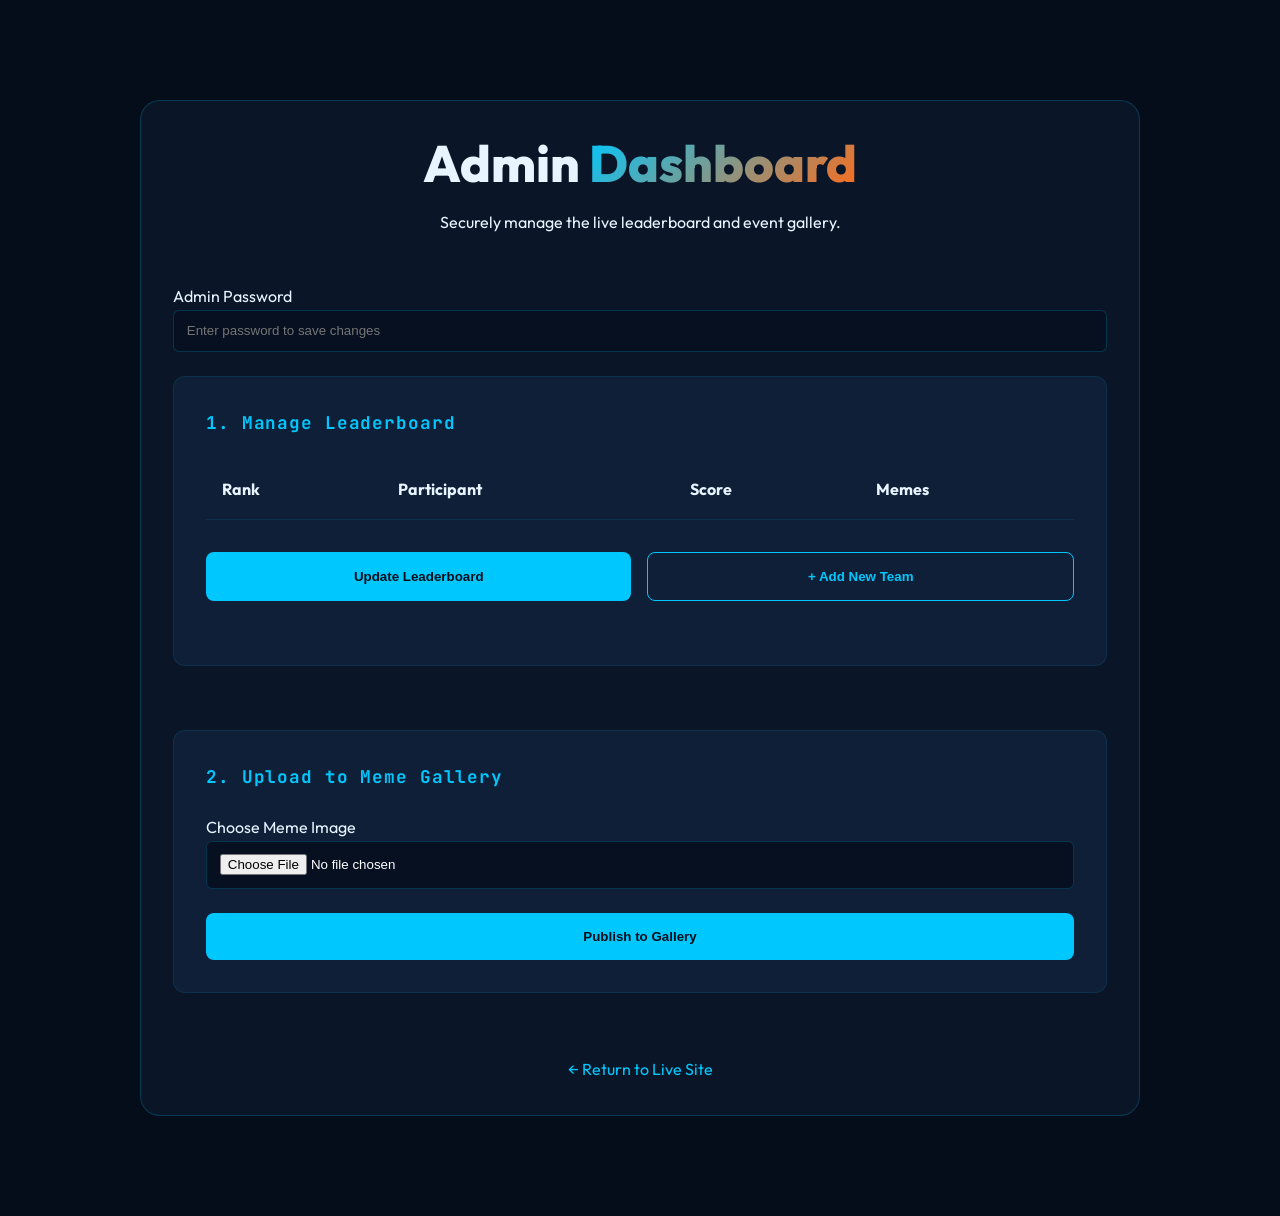
==== admin.html @ b95897bb "Update website with Guidelines, Live Leaderboard, and Meme Gallery" ====
<!DOCTYPE html>
<html lang="en">

<head>
    <meta charset="UTF-8">
    <meta name="viewport" content="width=device-width, initial-scale=1.0">
    <title>CTRL + LOL | Admin Dashboard</title>
    <link
        href="https://fonts.googleapis.com/css2?family=Outfit:wght@400;600;700&family=JetBrains+Mono:wght@400;600&display=swap"
        rel="stylesheet">
    <link rel="stylesheet" href="styles.css">
    <style>
        .admin-container {
            max-width: 1000px;
            margin: 100px auto;
            padding: 2rem;
            background: var(--bg-mid);
            border-radius: 20px;
            border: 1px solid rgba(0, 200, 255, 0.2);
        }

        .admin-header {
            text-align: center;
            margin-bottom: 3rem;
        }

        .admin-section {
            margin-bottom: 4rem;
            padding: 2rem;
            background: var(--bg-card);
            border-radius: 12px;
            border: 1px solid rgba(0, 200, 255, 0.1);
        }

        .form-group {
            margin-bottom: 1.5rem;
        }

        .admin-table {
            width: 100%;
            border-collapse: collapse;
            margin-bottom: 2rem;
        }

        .admin-table th,
        .admin-table td {
            padding: 1rem;
            text-align: left;
            border-bottom: 1px solid rgba(0, 200, 255, 0.1);
        }

        .admin-input {
            width: 100%;
            padding: 0.8rem;
            background: var(--code-bg);
            border: 1px solid rgba(0, 200, 255, 0.2);
            color: white;
            border-radius: 6px;
        }

        .admin-btn {
            background: var(--primary);
            color: var(--bg-dark);
            padding: 1rem 2rem;
            border: none;
            border-radius: 8px;
            font-weight: 700;
            cursor: pointer;
            width: 100%;
            transition: all 0.3s;
        }

        .admin-btn:hover {
            transform: translateY(-2px);
            box-shadow: var(--glow-cyan);
        }

        .status-msg {
            margin-top: 1rem;
            padding: 1rem;
            border-radius: 6px;
            display: none;
        }

        .status-success {
            background: rgba(0, 255, 0, 0.1);
            color: #00FF00;
            border: 1px solid #00FF00;
        }

        .status-error {
            background: rgba(255, 0, 0, 0.1);
            color: #FF0000;
            border: 1px solid #FF0000;
        }
    </style>
</head>

<body>
    <div class="admin-container">
        <div class="admin-header">
            <h1 class="section-title">Admin <span class="accent">Dashboard</span></h1>
            <p>Securely manage the live leaderboard and event gallery.</p>
        </div>

        <div class="form-group">
            <label>Admin Password</label>
            <input type="password" id="admin-pass" class="admin-input" placeholder="Enter password to save changes">
        </div>

        <!-- Leaderboard Management -->
        <div class="admin-section">
            <h2 class="form-section-title">1. Manage Leaderboard</h2>
            <table class="admin-table" id="leaderboard-table">
                <thead>
                    <tr>
                        <th>Rank</th>
                        <th>Participant</th>
                        <th>Score</th>
                        <th>Memes</th>
                    </tr>
                </thead>
                <tbody id="leaderboard-body">
                    <!-- Loaded dynamically -->
                </tbody>
            </table>
            <div style="display: flex; gap: 1rem; margin-bottom: 2rem;">
                <button class="admin-btn" onclick="saveLeaderboard()">Update Leaderboard</button>
                <button class="admin-btn"
                    style="background: var(--bg-card); border: 1px solid var(--primary); color: var(--primary);"
                    onclick="addTeamRow()">+ Add New Team</button>
            </div>
            <div id="leaderboard-status" class="status-msg"></div>
        </div>

        <!-- Gallery Upload -->
        <div class="admin-section">
            <h2 class="form-section-title">2. Upload to Meme Gallery</h2>
            <form id="gallery-form" onsubmit="uploadToGallery(event)">
                <div class="form-group">
                    <label>Choose Meme Image</label>
                    <input type="file" name="meme_file" accept="image/*" class="admin-input" required>
                </div>
                <button type="submit" class="admin-btn">Publish to Gallery</button>
            </form>
            <div id="gallery-status" class="status-msg"></div>
        </div>

        <div style="text-align: center;">
            <a href="/" style="color: var(--primary); text-decoration: none;">&larr; Return to Live Site</a>
        </div>
    </div>

    <script>
        function addTeamRow(item = { rank: '', team: '', score: '', memes: '' }) {
            const body = document.getElementById('leaderboard-body');
            const row = document.createElement('tr');
            row.innerHTML = `
                <td><input type="number" class="admin-input rank-input" value="${item.rank}" placeholder="Rank"></td>
                <td><input type="text" class="admin-input team-input" value="${item.team}" placeholder="Participant Name"></td>
                <td><input type="number" class="admin-input score-input" value="${item.score}" placeholder="Score"></td>
                <td><input type="number" class="admin-input memes-input" value="${item.memes}" placeholder="Memes"></td>
            `;
            body.appendChild(row);
        }

        // Load current leaderboard
        async function loadLeaderboard() {
            const res = await fetch('/api/leaderboard');
            const data = await res.json();
            const body = document.getElementById('leaderboard-body');
            body.innerHTML = '';

            if (data.length > 0) {
                data.forEach(item => addTeamRow(item));
            } else {
                // Add one empty row for convenience if empty
                addTeamRow();
            }
        }

        async function saveLeaderboard() {
            const password = document.getElementById('admin-pass').value;
            const rows = document.querySelectorAll('#leaderboard-body tr');
            const data = Array.from(rows).map(row => ({
                rank: parseInt(row.querySelector('.rank-input').value),
                team: row.querySelector('.team-input').value,
                score: parseInt(row.querySelector('.score-input').value),
                memes: parseInt(row.querySelector('.memes-input').value)
            }));

            const formData = new FormData();
            formData.append('password', password);
            formData.append('data', JSON.stringify(data));

            const status = document.getElementById('leaderboard-status');
            try {
                const res = await fetch('/api/admin/leaderboard', {
                    method: 'POST',
                    body: formData
                });
                if (res.ok) {
                    showStatus(status, 'Leaderboard updated successfully!', 'success');
                } else {
                    showStatus(status, 'Error: ' + await res.text(), 'error');
                }
            } catch (e) {
                showStatus(status, 'Network error', 'error');
            }
        }

        async function uploadToGallery(e) {
            e.preventDefault();
            const password = document.getElementById('admin-pass').value;
            const status = document.getElementById('gallery-status');
            const formData = new FormData(e.target);
            formData.append('password', password);

            try {
                const res = await fetch('/api/admin/gallery/upload', {
                    method: 'POST',
                    body: formData
                });
                if (res.ok) {
                    showStatus(status, 'Meme published to gallery!', 'success');
                    e.target.reset();
                } else {
                    showStatus(status, 'Error: ' + await res.text(), 'error');
                }
            } catch (e) {
                showStatus(status, 'Network error', 'error');
            }
        }

        function showStatus(el, msg, type) {
            el.textContent = msg;
            el.className = 'status-msg status-' + type;
            el.style.display = 'block';
            setTimeout(() => el.style.display = 'none', 5000);
        }

        loadLeaderboard();
    </script>
</body>

</html>
---- styles.css ----
/* ===========================================
   CTRL + LOL – STATS O'LOCKED THEME
   Palette: Navy Deep Blue · Cyan · Orange · Silver
   =========================================== */

* {
    margin: 0;
    padding: 0;
    box-sizing: border-box;
}

:root {
    /* ── Logo-Matched Palette ── */
    --primary: #00C8FF;
    /* Cyan – circuit glow / arrows */
    --secondary: #FF6B1A;
    /* Orange – upward-arrow accent */
    --accent: #38D9FF;
    /* Light cyan – highlights */
    --gold: #C0C8D8;
    /* Silver-grey – logo ring */

    --bg-dark: #050D1A;
    /* Void navy */
    --bg-mid: #0A1628;
    /* Card base */
    --bg-card: #0F1F38;
    /* Elevated card */
    --bg-glass: rgba(10, 22, 40, 0.85);

    --text-light: #E8F4FF;
    --text-gray: #8BACC8;
    --text-muted: #4A6A8A;

    --code-bg: #061020;

    /* Spacing */
    --spacing-xs: 0.5rem;
    --spacing-sm: 1rem;
    --spacing-md: 2rem;
    --spacing-lg: 4rem;
    --spacing-xl: 6rem;

    /* Typography */
    --font-display: 'Outfit', sans-serif;
    --font-mono: 'JetBrains Mono', monospace;

    /* Effects */
    --glow-cyan: 0 0 20px rgba(0, 200, 255, 0.5);
    --glow-orange: 0 0 20px rgba(255, 107, 26, 0.5);
    --glow-subtle: 0 0 40px rgba(0, 200, 255, 0.15);
}

/* ===========================================
   GLOBAL
   =========================================== */
html {
    scroll-behavior: smooth;
}

body {
    font-family: var(--font-display);
    background: var(--bg-dark);
    color: var(--text-light);
    overflow-x: hidden;
    line-height: 1.6;
    cursor: none;
}

::selection {
    background: var(--primary);
    color: var(--bg-dark);
}

/* ===========================================
   SCROLLBAR
   =========================================== */
::-webkit-scrollbar {
    width: 8px;
}

::-webkit-scrollbar-track {
    background: var(--bg-dark);
}

::-webkit-scrollbar-thumb {
    background: linear-gradient(180deg, var(--primary), var(--secondary));
    border-radius: 4px;
}

::-webkit-scrollbar-thumb:hover {
    background: linear-gradient(180deg, var(--accent), var(--secondary));
}

/* ===========================================
   CUSTOM CURSOR
   =========================================== */
.cursor-dot {
    width: 6px;
    height: 6px;
    background: var(--primary);
    position: fixed;
    top: 0;
    left: 0;
    transform: translate(-50%, -50%);
    border-radius: 50%;
    z-index: 10001;
    pointer-events: none;
    box-shadow: var(--glow-cyan);
    will-change: left, top;
}

.cursor-outline {
    width: 28px;
    height: 28px;
    border: 1.5px solid var(--primary);
    position: fixed;
    top: 0;
    left: 0;
    transform: translate(-50%, -50%);
    border-radius: 50%;
    z-index: 10000;
    pointer-events: none;
    transition: width .2s, height .2s, background-color .2s, border-color .2s;
    will-change: left, top;
}

body.hovered .cursor-outline {
    width: 48px;
    height: 48px;
    background: rgba(0, 200, 255, 0.08);
    border-color: var(--secondary);
}

/* ===========================================
   INTRO ANIMATION
   =========================================== */
.intro-container {
    position: fixed;
    top: 0;
    left: 0;
    width: 100%;
    height: 100vh;
    z-index: 9999;
    display: flex;
    align-items: center;
    justify-content: center;
    overflow: hidden;
    background: var(--bg-dark);
    transition: opacity 1s, visibility 1s;
}

.intro-container.fade-out {
    opacity: 0;
    visibility: hidden;
}

.intro-container.hidden {
    display: none;
}

/* Circuit-grid background */
.animated-bg {
    position: absolute;
    inset: 0;
    background:
        linear-gradient(var(--bg-dark), rgba(5, 13, 26, 0.6)),
        repeating-linear-gradient(0deg, transparent 0, transparent 1px, rgba(0, 200, 255, 0.08) 1px, rgba(0, 200, 255, 0.08) 2px) 0 0 / 100% 50px,
        repeating-linear-gradient(90deg, transparent 0, transparent 1px, rgba(0, 200, 255, 0.08) 1px, rgba(0, 200, 255, 0.08) 2px) 0 0 / 50px 100%;
    transform: perspective(600px) rotateX(55deg) translateY(-80px) scale(2.2);
    opacity: 0.6;
    animation: gridScroll 12s linear infinite;
    pointer-events: none;
}

@keyframes gridScroll {
    0% {
        background-position: 0 0, 0 0, 0 0;
    }

    100% {
        background-position: 0 0, 0 50px, 0 50px;
    }
}

#particles {
    position: absolute;
    inset: 0;
    z-index: 1;
    will-change: contents;
    transform: translateZ(0);
    /* promote to GPU layer */
}

.intro-content {
    position: relative;
    z-index: 2;
    text-align: center;
    padding: 2rem;
    max-width: 900px;
}

/* Logo & Text */
.intro-logo {
    width: 160px;
    height: 160px;
    object-fit: cover;
    border-radius: 50%;
    margin-bottom: 1.5rem;
    filter: drop-shadow(0 0 20px rgba(0, 200, 255, 0.7));
    box-shadow: 0 0 0 3px rgba(0, 200, 255, 0.2), 0 0 40px rgba(0, 200, 255, 0.15);
}

.sol-logo {
    font-family: var(--font-mono);
    font-size: 3rem;
    font-weight: 700;
    color: var(--text-light);
    text-shadow: var(--glow-cyan);
}

.brand-text {
    font-size: clamp(2.5rem, 7vw, 5rem);
    font-weight: 800;
    background: linear-gradient(135deg, var(--primary), var(--secondary));
    -webkit-background-clip: text;
    -webkit-text-fill-color: transparent;
    background-clip: text;
    margin-top: 1rem;
}

.brand-underline {
    height: 3px;
    width: 0;
    background: linear-gradient(90deg, var(--primary), var(--secondary));
    margin: 1.5rem auto;
    box-shadow: var(--glow-cyan);
    animation: expandWidth 1s forwards 1.5s;
}

@keyframes expandWidth {
    to {
        width: 300px;
    }
}

.tagline {
    color: var(--text-gray);
    font-size: 1.15rem;
    margin-bottom: 2rem;
    letter-spacing: 2px;
}

/* Progress Bar */
.progress-wrapper {
    margin-top: 3rem;
    opacity: 0;
    animation: fadeIn 0.5s ease forwards 2.5s;
}

@keyframes fadeIn {
    to {
        opacity: 1;
    }
}

.progress-bar {
    width: 100%;
    max-width: 480px;
    height: 3px;
    background: rgba(0, 200, 255, 0.12);
    margin: 0 auto 1rem;
    border: 1px solid rgba(0, 200, 255, 0.2);
    overflow: hidden;
    border-radius: 99px;
}

.progress-fill {
    height: 100%;
    width: 0;
    background: linear-gradient(90deg, var(--primary), var(--secondary));
    box-shadow: var(--glow-cyan);
    transition: width 0.3s cubic-bezier(0.4, 0, 0.2, 1);
}

.progress-info {
    display: flex;
    justify-content: space-between;
    max-width: 480px;
    margin: 0 auto;
    font-family: var(--font-mono);
}

.progress-text {
    color: var(--primary);
}

.progress-label {
    color: var(--text-muted);
    font-size: 0.85rem;
}

/* Slot Machine */
.lock-container {
    display: flex;
    gap: 1.5rem;
    justify-content: center;
    margin-top: 3rem;
    opacity: 0;
    animation: fadeIn 1s ease forwards 2.8s;
}

.lock-tumbler {
    width: 70px;
    height: 90px;
    background: var(--code-bg);
    border: 2px solid var(--primary);
    border-radius: 8px;
    display: flex;
    align-items: center;
    justify-content: center;
    font-size: 2.5rem;
    position: relative;
    box-shadow: 0 0 20px rgba(0, 200, 255, 0.15);
    overflow: hidden;
}

.tumbler-value {
    z-index: 2;
}

.tumbler-line {
    position: absolute;
    width: 100%;
    height: 2px;
    background: rgba(0, 200, 255, 0.4);
    top: 50%;
    left: 0;
    z-index: 1;
}

.lock-tumbler.unlocked {
    border-color: var(--secondary);
    box-shadow: var(--glow-orange);
}

.lock-tumbler.unlocked .tumbler-line {
    background: rgba(255, 107, 26, 0.5);
}

/* ===========================================
   MAIN CONTENT
   =========================================== */
.main-content {
    display: none;
    opacity: 0;
    animation: fadeInContent 1s forwards;
}

.main-content.visible {
    display: block;
}

@keyframes fadeInContent {
    to {
        opacity: 1;
    }
}

/* ===========================================
   NAVBAR
   =========================================== */
.navbar {
    position: fixed;
    top: 0;
    width: 100%;
    background: rgba(5, 13, 26, 0.88);
    backdrop-filter: blur(14px);
    -webkit-backdrop-filter: blur(14px);
    z-index: 1000;
    padding: 0.8rem 0;
    border-bottom: 1px solid rgba(0, 200, 255, 0.15);
    transition: background 0.3s;
}

.nav-container {
    max-width: 1400px;
    margin: 0 auto;
    padding: 0 2rem;
    display: flex;
    justify-content: space-between;
    align-items: center;
}

.site-logo {
    height: 54px;
    width: 54px;
    object-fit: cover;
    border-radius: 50%;
    filter: drop-shadow(0 0 8px rgba(0, 200, 255, 0.4));
}

.nav-menu {
    display: flex;
    list-style: none;
    gap: 2rem;
}

.nav-menu a {
    color: var(--text-gray);
    text-decoration: none;
    font-weight: 600;
    font-size: 0.95rem;
    transition: color 0.3s;
    position: relative;
    padding: 0.4rem 0;
    letter-spacing: 0.02em;
}

.nav-menu a::before {
    content: '';
    position: absolute;
    bottom: 0;
    left: 0;
    width: 0;
    height: 2px;
    background: linear-gradient(90deg, var(--primary), var(--secondary));
    transition: width 0.3s ease;
    border-radius: 1px;
}

.nav-menu a:hover {
    color: var(--primary);
}

.nav-menu a:hover::before {
    width: 100%;
}

.nav-toggle {
    display: none;
    background: none;
    border: none;
    cursor: pointer;
}

.nav-toggle span {
    display: block;
    width: 24px;
    height: 2px;
    background: var(--text-gray);
    margin: 5px 0;
    transition: all 0.3s ease;
    border-radius: 1px;
}

/* ===========================================
   HERO
   =========================================== */
.hero {
    min-height: 100vh;
    display: flex;
    align-items: center;
    justify-content: center;
    padding: 8rem 2rem 4rem;
    position: relative;
    background:
        radial-gradient(ellipse 80% 60% at 50% 0%, rgba(0, 80, 140, 0.35) 0%, transparent 70%),
        radial-gradient(ellipse 50% 40% at 80% 80%, rgba(255, 107, 26, 0.08) 0%, transparent 60%),
        var(--bg-dark);
    overflow: hidden;
}

/* Subtle circuit lines in hero bg */
.hero::before {
    content: '';
    position: absolute;
    inset: 0;
    background:
        repeating-linear-gradient(0deg, transparent, transparent 79px, rgba(0, 200, 255, 0.04) 79px, rgba(0, 200, 255, 0.04) 80px),
        repeating-linear-gradient(90deg, transparent, transparent 79px, rgba(0, 200, 255, 0.04) 79px, rgba(0, 200, 255, 0.04) 80px);
    pointer-events: none;
}

.hero-content {
    text-align: center;
    z-index: 2;
    max-width: 860px;
}

.hero-badge {
    background: rgba(0, 200, 255, 0.08);
    border: 1px solid rgba(0, 200, 255, 0.3);
    padding: 0.45rem 1.4rem;
    border-radius: 50px;
    color: var(--primary);
    margin-bottom: 1.5rem;
    display: inline-flex;
    align-items: center;
    gap: 0.5rem;
    font-size: 0.9rem;
    font-weight: 600;
}

.badge-icon {
    font-size: 1.1rem;
}

.hero-title {
    font-size: clamp(3rem, 8vw, 6rem);
    font-weight: 800;
    line-height: 1.1;
    margin-bottom: 1.5rem;
}

.title-line {
    display: block;
}

.title-line.accent {
    background: linear-gradient(90deg, var(--primary), var(--secondary));
    -webkit-background-clip: text;
    -webkit-text-fill-color: transparent;
    background-clip: text;
    background-size: 200% 200%;
    animation: gradientShift 6s ease infinite;
}

@keyframes gradientShift {

    0%,
    100% {
        background-position: 0% 50%;
    }

    50% {
        background-position: 100% 50%;
    }
}

.hero-subtitle {
    font-size: clamp(1rem, 2vw, 1.25rem);
    color: var(--text-gray);
    margin-bottom: 2.5rem;
    font-weight: 300;
}

.hero-cta {
    margin: 2rem 0 4rem;
    display: flex;
    gap: 1.25rem;
    justify-content: center;
    flex-wrap: wrap;
}

/* Buttons */
.btn {
    display: inline-block;
    padding: 0.9rem 2rem;
    border-radius: 8px;
    font-weight: 600;
    text-decoration: none;
    transition: all 0.3s ease;
    font-size: 1rem;
    border: none;
    cursor: pointer;
    letter-spacing: 0.03em;
}

.btn-primary {
    background: linear-gradient(135deg, var(--primary), #0080CC);
    color: var(--bg-dark);
    box-shadow: 0 8px 28px rgba(0, 200, 255, 0.3);
    font-weight: 700;
}

.btn-primary:hover {
    transform: translateY(-3px);
    box-shadow: 0 14px 36px rgba(0, 200, 255, 0.45);
}

.btn-secondary {
    background: transparent;
    border: 2px solid var(--primary);
    color: var(--primary);
}

.btn-secondary:hover {
    background: rgba(0, 200, 255, 0.1);
    color: var(--accent);
    border-color: var(--accent);
    transform: translateY(-2px);
}

.btn-large {
    padding: 1.1rem 2.4rem;
    font-size: 1.05rem;
}

.btn-block {
    width: 100%;
    text-align: center;
}

/* Stats */
.hero-stats {
    display: flex;
    gap: 2rem;
    justify-content: center;
    flex-wrap: wrap;
}

.stat-item {
    display: flex;
    flex-direction: column;
    align-items: center;
    padding: 1.25rem 1.75rem;
    background: var(--bg-card);
    border: 1px solid rgba(0, 200, 255, 0.15);
    border-radius: 12px;
    min-width: 110px;
    transition: border-color 0.3s, box-shadow 0.3s;
}

.stat-item:hover {
    border-color: rgba(0, 200, 255, 0.4);
    box-shadow: var(--glow-subtle);
}

.stat-number {
    display: block;
    font-size: 2.4rem;
    font-weight: 700;
    color: var(--secondary);
    font-family: var(--font-mono);
    line-height: 1;
    margin-bottom: 0.4rem;
}

.stat-label {
    font-size: 0.85rem;
    color: var(--text-muted);
    text-align: center;
}

/* ===========================================
   SECTION COMMONS
   =========================================== */
section {
    padding: var(--spacing-xl) 0;
}

.container {
    max-width: 1200px;
    margin: 0 auto;
    padding: 0 2rem;
}

.section-header {
    margin-bottom: 3.5rem;
}

.section-header.centered {
    text-align: center;
}

.section-tag {
    color: var(--primary);
    font-family: var(--font-mono);
    display: block;
    margin-bottom: 0.5rem;
    font-size: 0.85rem;
    letter-spacing: 0.05em;
}

.section-title {
    font-size: clamp(2rem, 5vw, 3.2rem);
    margin-bottom: 1rem;
    font-weight: 800;
    line-height: 1.2;
}

.section-title .accent {
    background: linear-gradient(135deg, var(--primary), var(--secondary));
    -webkit-background-clip: text;
    -webkit-text-fill-color: transparent;
    background-clip: text;
}

.section-desc {
    font-size: 1.05rem;
    color: var(--text-gray);
    max-width: 680px;
    line-height: 1.8;
}

.section-header.centered .section-desc {
    margin: 0 auto;
}

/* ===========================================
   ABOUT SECTION
   =========================================== */
.about {
    background: var(--bg-mid);
}

.about-grid {
    display: grid;
    grid-template-columns: repeat(auto-fit, minmax(270px, 1fr));
    gap: 2rem;
    margin-top: 1rem;
}

.about-card {
    background: var(--bg-card);
    padding: 2.5rem;
    border-radius: 16px;
    border: 1px solid rgba(0, 200, 255, 0.1);
    transition: transform 0.3s, border-color 0.3s, box-shadow 0.3s;
    position: relative;
    overflow: hidden;
}

.about-card::before {
    content: '';
    position: absolute;
    top: 0;
    left: 0;
    width: 100%;
    height: 3px;
    background: linear-gradient(90deg, var(--primary), var(--secondary));
    transform: scaleX(0);
    transition: transform 0.3s ease;
    transform-origin: left;
}

.about-card:hover {
    transform: translateY(-8px);
    border-color: rgba(0, 200, 255, 0.4);
    box-shadow: 0 20px 40px rgba(0, 200, 255, 0.12);
}

.about-card:hover::before {
    transform: scaleX(1);
}

.card-icon {
    font-size: 2.8rem;
    margin-bottom: 1.25rem;
    display: block;
}

.about-card h3 {
    font-size: 1.4rem;
    margin-bottom: 0.75rem;
    color: var(--text-light);
}

.about-card p {
    color: var(--text-gray);
    line-height: 1.7;
}

/* ===========================================
   DOMAINS (THEMES) SECTION
   =========================================== */
.domains {
    background: var(--bg-dark);
}

.domains-grid {
    display: grid;
    grid-template-columns: repeat(auto-fill, minmax(300px, 1fr));
    gap: 2rem;
    margin-bottom: 2rem;
}

.domain-card {
    background: var(--bg-card);
    padding: 2rem;
    border-radius: 16px;
    border: 1px solid rgba(0, 200, 255, 0.1);
    transition: transform 0.35s cubic-bezier(0.4, 0, 0.2, 1), border-color 0.35s, box-shadow 0.35s;
    position: relative;
    overflow: hidden;
}

.domain-card::after {
    content: '';
    position: absolute;
    inset: 0;
    background: linear-gradient(135deg, rgba(0, 200, 255, 0.04), rgba(255, 107, 26, 0.04));
    opacity: 0;
    transition: opacity 0.35s ease;
    pointer-events: none;
}

.domain-card:hover {
    transform: translateY(-8px) scale(1.01);
    border-color: rgba(0, 200, 255, 0.35);
    box-shadow: 0 20px 48px rgba(0, 200, 255, 0.15);
}

.domain-card:hover::after {
    opacity: 1;
}

.domain-number {
    font-family: var(--font-mono);
    font-size: 0.8rem;
    color: var(--text-muted);
    margin-bottom: 0.75rem;
    letter-spacing: 0.1em;
}

.domain-icon {
    font-size: 2.8rem;
    margin-bottom: 0.75rem;
    display: block;
}

.domain-title {
    font-size: 1.4rem;
    font-weight: 700;
    color: var(--text-light);
    margin-bottom: 0.75rem;
}

.domain-desc {
    color: var(--text-gray);
    line-height: 1.7;
    margin-bottom: 1.25rem;
}

.domain-badge {
    display: inline-block;
    background: rgba(0, 200, 255, 0.08);
    color: var(--primary);
    padding: 0.35rem 1rem;
    border-radius: 50px;
    font-size: 0.72rem;
    border: 1px solid rgba(0, 200, 255, 0.25);
    text-transform: uppercase;
    letter-spacing: 0.1em;
    font-family: var(--font-mono);
}

/* ===========================================
   TIMELINE SECTION
   =========================================== */
.events {
    background: var(--bg-mid);
}

.timeline {
    position: relative;
    max-width: 800px;
    margin: 3rem auto 0;
}

.timeline::before {
    content: '';
    position: absolute;
    left: 50%;
    top: 0;
    bottom: 0;
    width: 2px;
    background: linear-gradient(180deg, var(--primary), var(--secondary));
    transform: translateX(-50%);
    opacity: 0.5;
}

.timeline-item {
    position: relative;
    margin-bottom: 2.5rem;
    display: flex;
    align-items: center;
}

.timeline-item:nth-child(odd) {
    flex-direction: row;
}

.timeline-item:nth-child(even) {
    flex-direction: row-reverse;
}

.timeline-marker {
    width: 14px;
    height: 14px;
    background: var(--secondary);
    border-radius: 50%;
    border: 3px solid var(--bg-mid);
    position: absolute;
    left: 50%;
    transform: translateX(-50%);
    box-shadow: var(--glow-orange);
    flex-shrink: 0;
}

.timeline-content {
    width: calc(50% - 36px);
    background: var(--bg-card);
    padding: 1.75rem;
    border-radius: 12px;
    border: 1px solid rgba(0, 200, 255, 0.1);
    transition: border-color 0.3s, box-shadow 0.3s;
}

.timeline-content:hover {
    border-color: rgba(0, 200, 255, 0.3);
    box-shadow: 0 8px 24px rgba(0, 200, 255, 0.1);
}

.timeline-item:nth-child(odd) .timeline-content {
    margin-right: auto;
}

.timeline-item:nth-child(even) .timeline-content {
    margin-left: auto;
}

.timeline-content h3 {
    font-size: 1.15rem;
    color: var(--primary);
    margin-bottom: 0.5rem;
    font-family: var(--font-mono);
}

.timeline-content p {
    color: var(--text-gray);
    line-height: 1.7;
    font-size: 0.95rem;
}

/* ===========================================
   SCORING SECTION
   =========================================== */
.team {
    background: var(--bg-dark);
}

.team-grid {
    display: grid;
    grid-template-columns: repeat(auto-fit, minmax(240px, 1fr));
    gap: 2rem;
    max-width: 860px;
    margin: 0 auto;
}

.team-card {
    text-align: center;
    padding: 2.5rem 2rem;
    background: var(--bg-card);
    border-radius: 16px;
    border: 1px solid rgba(0, 200, 255, 0.1);
    transition: transform 0.3s, border-color 0.3s, box-shadow 0.3s;
}

.team-card:hover {
    transform: translateY(-8px);
    border-color: rgba(0, 200, 255, 0.35);
    box-shadow: 0 20px 40px rgba(0, 200, 255, 0.12);
}

.team-image {
    width: 120px;
    height: 120px;
    margin: 0 auto 1.5rem;
    border-radius: 50%;
    background: var(--code-bg);
    border: 3px solid var(--primary);
    display: flex;
    align-items: center;
    justify-content: center;
    box-shadow: var(--glow-cyan);
}

.team-placeholder {
    font-size: 3.5rem;
}

.team-name {
    font-size: 1.25rem;
    color: var(--text-light);
    margin-bottom: 0.4rem;
}

.team-role {
    color: var(--primary);
    font-size: 0.9rem;
    font-family: var(--font-mono);
}

/* ===========================================
   CONTACT / SUBMIT SECTION
   =========================================== */
.contact {
    background: var(--bg-mid);
    padding: var(--spacing-xl) 0;
}

/* Registration Form */
.registration-form {
    background: var(--bg-card);
    border: 1px solid rgba(0, 200, 255, 0.12);
    border-radius: 20px;
    padding: 2.5rem;
    margin-top: 2rem;
}

.form-section {
    margin-bottom: 2.5rem;
    padding-bottom: 2.5rem;
    border-bottom: 1px solid rgba(0, 200, 255, 0.08);
}

.form-section:last-of-type {
    border-bottom: none;
    margin-bottom: 1.5rem;
    padding-bottom: 0;
}

.form-section-title {
    font-size: 1.1rem;
    color: var(--primary);
    font-family: var(--font-mono);
    margin-bottom: 1.5rem;
    letter-spacing: 0.05em;
}

.form-group {
    margin-bottom: 1.25rem;
}

.form-row {
    display: grid;
    grid-template-columns: 1fr 1fr;
    gap: 1.25rem;
}

.form-label {
    display: block;
    font-size: 0.88rem;
    color: var(--text-gray);
    margin-bottom: 0.5rem;
    font-weight: 500;
    letter-spacing: 0.02em;
}

.required {
    color: var(--secondary);
}

.form-input {
    width: 100%;
    padding: 11px 15px;
    background: rgba(5, 16, 32, 0.7);
    border: 1px solid rgba(0, 200, 255, 0.2);
    color: var(--text-light);
    border-radius: 8px;
    font-family: var(--font-display);
    font-size: 0.95rem;
    transition: border-color 0.3s, box-shadow 0.3s, background 0.3s;
}

.form-input:focus {
    outline: none;
    border-color: var(--primary);
    box-shadow: 0 0 0 3px rgba(0, 200, 255, 0.1);
    background: rgba(5, 16, 32, 0.95);
}

.form-input::placeholder {
    color: rgba(139, 172, 200, 0.4);
}

.form-hint {
    font-size: 0.8rem;
    color: var(--text-muted);
    margin-top: 0.4rem;
}

/* File input */
.file-input-wrapper {
    position: relative;
}

.form-input-file {
    position: absolute;
    inset: 0;
    opacity: 0;
    cursor: pointer;
    z-index: 2;
    width: 100%;
    height: 100%;
}

.file-custom-label {
    width: 100%;
    padding: 11px 15px;
    background: rgba(5, 16, 32, 0.7);
    border: 1px dashed rgba(0, 200, 255, 0.3);
    color: var(--text-muted);
    border-radius: 8px;
    font-family: var(--font-display);
    font-size: 0.95rem;
    transition: border-color 0.3s;
    cursor: pointer;
    text-align: center;
}

.file-input-wrapper:hover .file-custom-label {
    border-color: var(--primary);
    color: var(--text-gray);
}

/* Payment QR */
.payment-qr-container {
    display: flex;
    flex-direction: column;
    align-items: center;
    margin-bottom: 1.5rem;
}

.payment-qr-placeholder {
    width: 160px;
    height: 160px;
    background: rgba(0, 200, 255, 0.06);
    border: 2px dashed rgba(0, 200, 255, 0.3);
    border-radius: 12px;
    display: flex;
    align-items: center;
    justify-content: center;
    color: var(--text-muted);
    font-size: 0.9rem;
}

.payment-instruction {
    color: var(--text-muted);
    font-size: 0.85rem;
    margin-top: 0.75rem;
    letter-spacing: 0.03em;
}

/* Checkbox */
.checkbox-group {
    display: flex;
    align-items: flex-start;
    gap: 0.75rem;
}

.checkbox-group input[type="checkbox"] {
    margin-top: 3px;
    width: 16px;
    height: 16px;
    accent-color: var(--primary);
    cursor: pointer;
    flex-shrink: 0;
}

.checkbox-group label {
    color: var(--text-gray);
    font-size: 0.9rem;
    line-height: 1.6;
    cursor: pointer;
}

/* ===========================================
   FOOTER
   =========================================== */
.footer {
    border-top: 1px solid rgba(0, 200, 255, 0.1);
    padding: 2.5rem 0;
    background: var(--bg-dark);
}

.footer-content {
    display: flex;
    justify-content: space-between;
    align-items: center;
    flex-wrap: wrap;
    gap: 1.5rem;
}

.footer-logo {
    display: flex;
    align-items: center;
    gap: 0.5rem;
    margin-bottom: 0.5rem;
}

.footer-tagline {
    color: var(--text-muted);
    font-size: 0.85rem;
}

.footer-right {
    text-align: right;
}

.footer-right p {
    color: var(--text-muted);
    font-size: 0.85rem;
    margin-bottom: 0.25rem;
}

/* ===========================================
   SCROLL ANIMATIONS
   =========================================== */
[data-aos] {
    opacity: 0;
    transform: translateY(24px);
    transition: opacity 0.6s ease, transform 0.6s ease;
}

[data-aos].aos-animate {
    opacity: 1;
    transform: translateY(0);
}

[data-aos][data-aos="fade-right"] {
    transform: translateX(-24px);
}

[data-aos][data-aos="fade-left"] {
    transform: translateX(24px);
}

[data-aos][data-aos="zoom-in"] {
    transform: scale(0.92);
}

[data-aos][data-aos="fade-right"].aos-animate,
[data-aos][data-aos="fade-left"].aos-animate,
[data-aos][data-aos="zoom-in"].aos-animate {
    transform: translateY(0) translateX(0) scale(1);
}

/* ===========================================
   RESPONSIVE
   =========================================== */
@media (max-width: 768px) {
    :root {
        --spacing-lg: 3rem;
        --spacing-xl: 4rem;
    }

    .nav-toggle {
        display: block;
    }

    .nav-menu {
        position: fixed;
        top: 72px;
        left: -100%;
        width: 100%;
        height: calc(100vh - 72px);
        background: rgba(5, 13, 26, 0.97);
        backdrop-filter: blur(12px);
        flex-direction: column;
        padding: 2rem;
        gap: 1rem;
        transition: left 0.3s ease;
    }

    .nav-menu.active {
        left: 0;
    }

    .hero {
        padding: 6rem 1rem 3rem;
    }

    .hero-cta {
        flex-direction: column;
        align-items: center;
    }

    .hero-stats {
        flex-direction: column;
        gap: 1rem;
        align-items: center;
    }

    .timeline::before {
        left: 18px;
    }

    .timeline-item {
        flex-direction: column !important;
        align-items: flex-start;
    }

    .timeline-marker {
        left: 11px !important;
        transform: translateX(0);
    }

    .timeline-content {
        margin-left: 40px !important;
        width: calc(100% - 40px) !important;
        margin-right: 0 !important;
    }

    .form-row {
        grid-template-columns: 1fr;
    }

    .footer-content {
        flex-direction: column;
        text-align: center;
    }

    .footer-right {
        text-align: center;
    }

    .cursor-dot,
    .cursor-outline {
        display: none;
    }

    body {
        cursor: auto;
    }
}

@media (max-width: 480px) {
    .registration-form {
        padding: 1.5rem;
    }

    .stat-item {
        min-width: 90px;
    }
}

/* ===========================================
   GUIDELINES SECTION
   =========================================== */
.guidelines {
    background: var(--bg-dark);
    position: relative;
}

.guidelines::before {
    content: '';
    position: absolute;
    top: 0;
    left: 0;
    width: 100%;
    height: 100%;
    background: radial-gradient(circle at 10% 20%, rgba(0, 200, 255, 0.03) 0%, transparent 50%),
                radial-gradient(circle at 90% 80%, rgba(255, 107, 26, 0.03) 0%, transparent 50%);
    pointer-events: none;
}

.guidelines-list {
    display: flex;
    flex-direction: column;
    gap: 1.5rem;
}

.guideline-item {
    display: flex;
    gap: 2rem;
    background: var(--bg-card);
    padding: 2rem;
    border-radius: 16px;
    border: 1px solid rgba(0, 200, 255, 0.1);
    transition: all 0.3s cubic-bezier(0.4, 0, 0.2, 1);
    position: relative;
    overflow: hidden;
    align-items: center;
}

.guideline-item:hover {
    transform: translateX(10px);
    border-color: rgba(0, 200, 255, 0.4);
    box-shadow: var(--glow-subtle);
}

.guideline-item::after {
    content: '';
    position: absolute;
    left: 0;
    top: 0;
    height: 100%;
    width: 4px;
    background: linear-gradient(to bottom, var(--primary), var(--secondary));
    opacity: 0.6;
}

.guideline-number {
    font-family: var(--font-mono);
    font-size: 2.5rem;
    font-weight: 800;
    color: rgba(0, 200, 255, 0.2);
    min-width: 60px;
    line-height: 1;
}

.guideline-item:hover .guideline-number {
    color: var(--primary);
    text-shadow: var(--glow-cyan);
}

.guideline-content h3 {
    font-size: 1.3rem;
    margin-bottom: 0.5rem;
    color: var(--text-light);
}

.guideline-content p {
    color: var(--text-gray);
    font-size: 1rem;
    line-height: 1.6;
}

@media (max-width: 768px) {
    .guideline-item {
        flex-direction: column;
        align-items: flex-start;
        gap: 1rem;
        padding: 1.5rem;
    }
    
    .guideline-number {
        font-size: 2rem;
    }
}

/* ===========================================
   LEADERBOARD SECTION
   =========================================== */
.leaderboard {
    background: var(--bg-mid);
}

.leaderboard-table-wrapper {
    background: var(--bg-card);
    border-radius: 20px;
    padding: 1.5rem;
    border: 1px solid rgba(0, 200, 255, 0.15);
    box-shadow: var(--glow-subtle);
    overflow-x: auto;
}

.leaderboard-table {
    width: 100%;
    border-collapse: collapse;
    text-align: left;
}

.leaderboard-table th {
    padding: 1.25rem 1rem;
    color: var(--text-gray);
    font-family: var(--font-mono);
    font-size: 0.9rem;
    text-transform: uppercase;
    letter-spacing: 1px;
    border-bottom: 2px solid rgba(255, 255, 255, 0.05);
}

.leaderboard-table td {
    padding: 1.5rem 1rem;
    border-bottom: 1px solid rgba(255, 255, 255, 0.05);
}

.rank-badge {
    width: 40px;
    height: 40px;
    display: flex;
    align-items: center;
    justify-content: center;
    background: var(--code-bg);
    border-radius: 50%;
    font-weight: 800;
    font-family: var(--font-mono);
    color: var(--text-light);
    border: 2px solid rgba(0, 200, 255, 0.2);
}

.rank-1 { border-color: #FFD700; color: #FFD700; box-shadow: 0 0 15px rgba(255, 215, 0, 0.3); }
.rank-2 { border-color: #C0C0C0; color: #C0C0C0; }
.rank-3 { border-color: #CD7F32; color: #CD7F32; }

.participant-name {
    font-weight: 700;
    font-size: 1.1rem;
    color: var(--text-light);
}

.score-value {
    font-family: var(--font-mono);
    color: var(--primary);
    font-weight: 700;
    font-size: 1.2rem;
}

.meme-count {
    font-family: var(--font-mono);
    color: var(--secondary);
    font-weight: 600;
}

/* ===========================================
   MEME GALLERY SECTION
   =========================================== */
.gallery {
    background: var(--bg-dark);
}

.gallery-grid {
    display: grid;
    grid-template-columns: repeat(auto-fill, minmax(300px, 1fr));
    gap: 2rem;
}

.gallery-item {
    position: relative;
    border-radius: 16px;
    overflow: hidden;
    aspect-ratio: 1 / 1;
    background: var(--bg-card);
    border: 1px solid rgba(0, 200, 255, 0.1);
    cursor: pointer;
}

.gallery-item img {
    width: 100%;
    height: 100%;
    object-fit: cover;
    transition: transform 0.6s cubic-bezier(0.2, 1, 0.3, 1);
}

.gallery-item:hover img {
    transform: scale(1.1);
}

.gallery-overlay {
    position: absolute;
    inset: 0;
    background: linear-gradient(to top, rgba(5, 13, 26, 0.9), transparent 60%);
    display: flex;
    align-items: flex-end;
    justify-content: center;
    padding: 2rem;
    opacity: 0;
    transition: opacity 0.3s ease;
}

.gallery-item:hover .gallery-overlay {
    opacity: 1;
}

.view-btn {
    background: var(--primary);
    color: var(--bg-dark);
    padding: 0.6rem 1.2rem;
    border-radius: 50px;
    font-weight: 700;
    font-size: 0.85rem;
    transform: translateY(20px);
    transition: transform 0.3s ease;
}

.gallery-item:hover .view-btn {
    transform: translateY(0);
}

@media (max-width: 480px) {
    .leaderboard-table-wrapper {
        padding: 1rem;
    }
    
    .leaderboard-table td, .leaderboard-table th {
        padding: 1rem 0.5rem;
    }
}
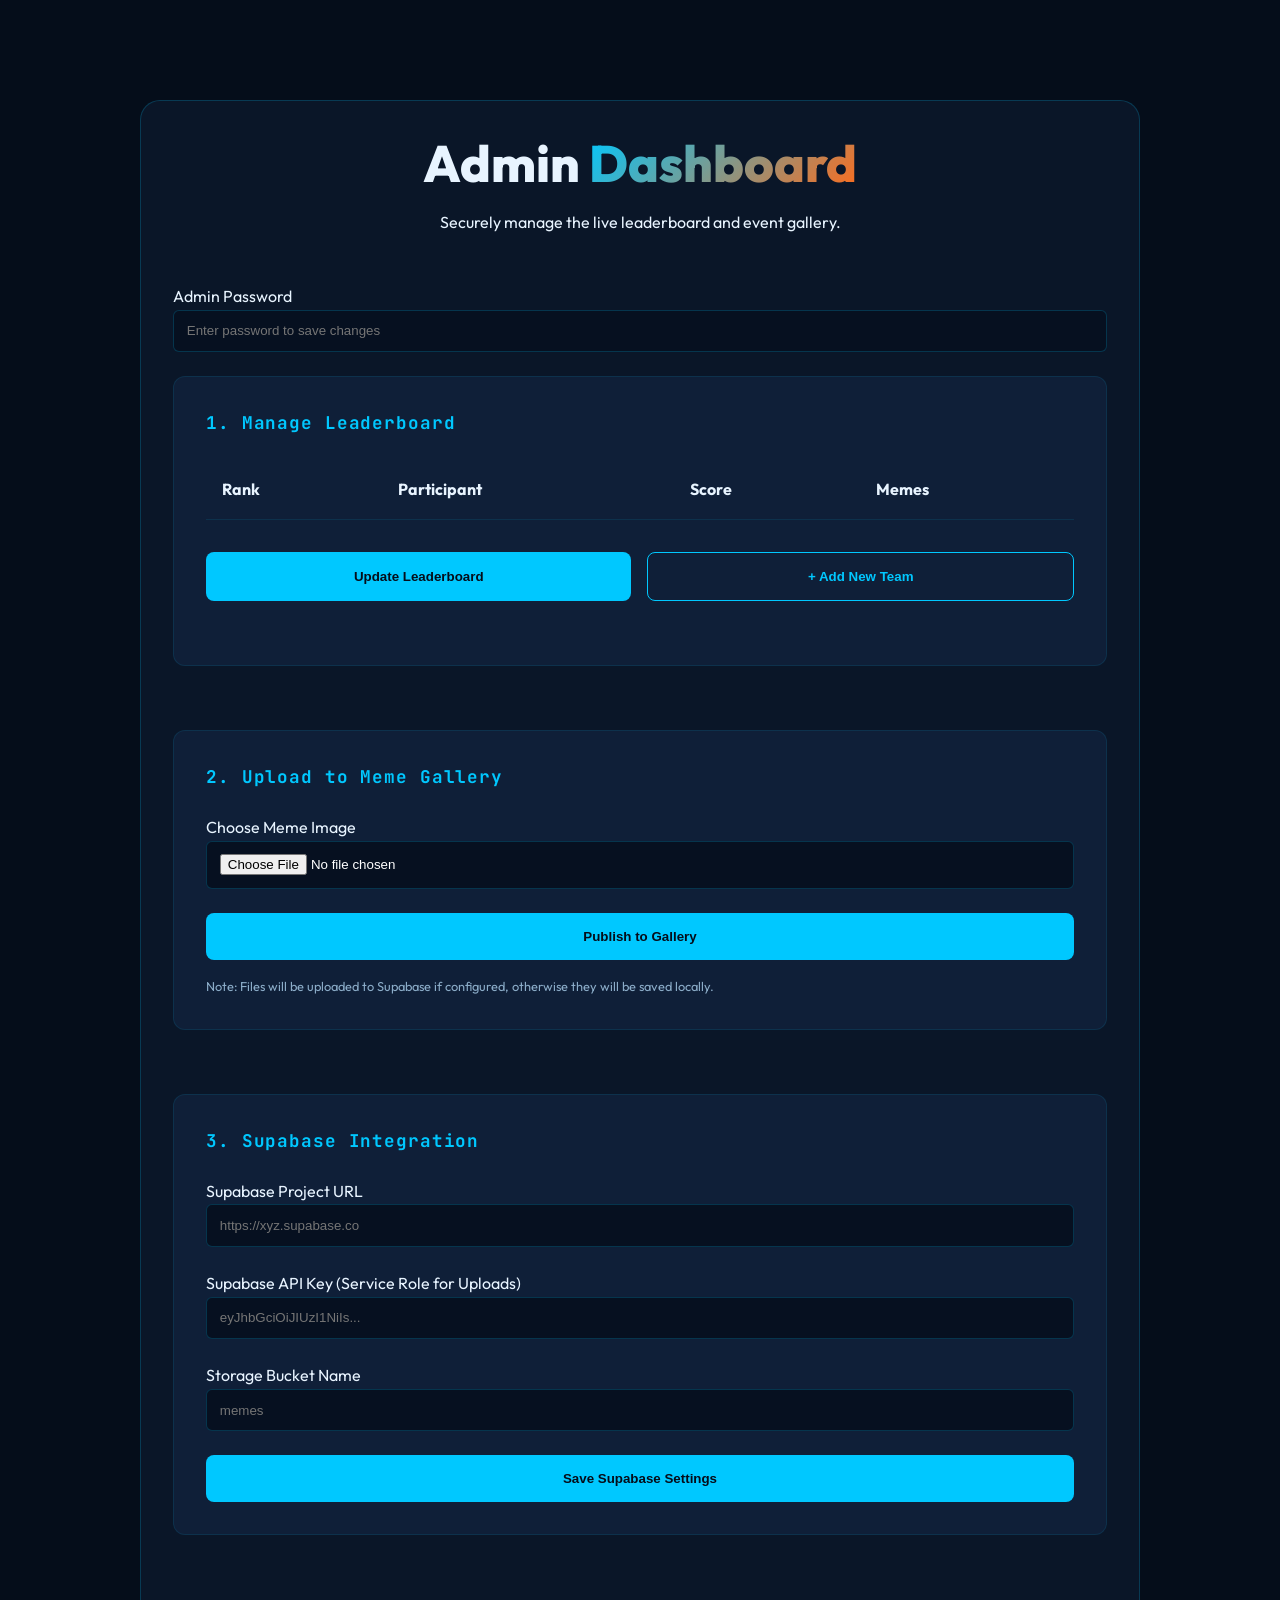
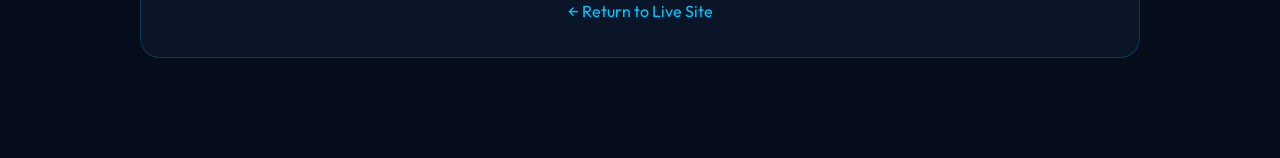
==== commit 4820c3dc: "Integrate Supabase Storage for Meme Gallery" ====
--- a/admin.html
+++ b/admin.html
@@ -144,6 +144,28 @@
                 <button type="submit" class="admin-btn">Publish to Gallery</button>
             </form>
             <div id="gallery-status" class="status-msg"></div>
+            <p style="margin-top: 1rem; color: var(--text-gray); font-size: 0.8rem;">
+                Note: Files will be uploaded to Supabase if configured, otherwise they will be saved locally.
+            </p>
+        </div>
+
+        <!-- Supabase Configuration -->
+        <div class="admin-section">
+            <h2 class="form-section-title">3. Supabase Integration</h2>
+            <div class="form-group">
+                <label>Supabase Project URL</label>
+                <input type="text" id="sb-url" class="admin-input" placeholder="https://xyz.supabase.co">
+            </div>
+            <div class="form-group">
+                <label>Supabase API Key (Service Role for Uploads)</label>
+                <input type="password" id="sb-key" class="admin-input" placeholder="eyJhbGciOiJIUzI1NiIs...">
+            </div>
+            <div class="form-group">
+                <label>Storage Bucket Name</label>
+                <input type="text" id="sb-bucket" class="admin-input" placeholder="memes">
+            </div>
+            <button class="admin-btn" onclick="saveSupabaseConfig()">Save Supabase Settings</button>
+            <div id="sb-status" class="status-msg"></div>
         </div>
 
         <div style="text-align: center;">
@@ -221,9 +243,55 @@
                     method: 'POST',
                     body: formData
                 });
+                const resultText = await res.text();
                 if (res.ok) {
-                    showStatus(status, 'Meme published to gallery!', 'success');
+                    showStatus(status, 'Meme published: ' + resultText, 'success');
                     e.target.reset();
+                } else {
+                    showStatus(status, 'Error: ' + resultText, 'error');
+                }
+            } catch (e) {
+                showStatus(status, 'Network error', 'error');
+            }
+        }
+
+        async function loadSupabaseConfig() {
+            const password = document.getElementById('admin-pass').value;
+            if (!password) return;
+
+            try {
+                const res = await fetch('/api/admin/supabase/config?password=' + encodeURIComponent(password));
+                if (res.ok) {
+                    const config = await res.json();
+                    document.getElementById('sb-url').value = config.url || '';
+                    document.getElementById('sb-key').value = config.key || '';
+                    document.getElementById('sb-bucket').value = config.bucket || '';
+                }
+            } catch (e) {
+                console.error('Error loading Supabase config:', e);
+            }
+        }
+
+        async function saveSupabaseConfig() {
+            const password = document.getElementById('admin-pass').value;
+            const url = document.getElementById('sb-url').value;
+            const key = document.getElementById('sb-key').value;
+            const bucket = document.getElementById('sb-bucket').value;
+
+            const formData = new FormData();
+            formData.append('password', password);
+            formData.append('url', url);
+            formData.append('key', key);
+            formData.append('bucket', bucket);
+
+            const status = document.getElementById('sb-status');
+            try {
+                const res = await fetch('/api/admin/supabase/config', {
+                    method: 'POST',
+                    body: formData
+                });
+                if (res.ok) {
+                    showStatus(status, 'Supabase settings saved!', 'success');
                 } else {
                     showStatus(status, 'Error: ' + await res.text(), 'error');
                 }
@@ -239,6 +307,9 @@
             setTimeout(() => el.style.display = 'none', 5000);
         }
 
+        // Add change listener to password field to load config when entered
+        document.getElementById('admin-pass').addEventListener('blur', loadSupabaseConfig);
+
         loadLeaderboard();
     </script>
 </body>
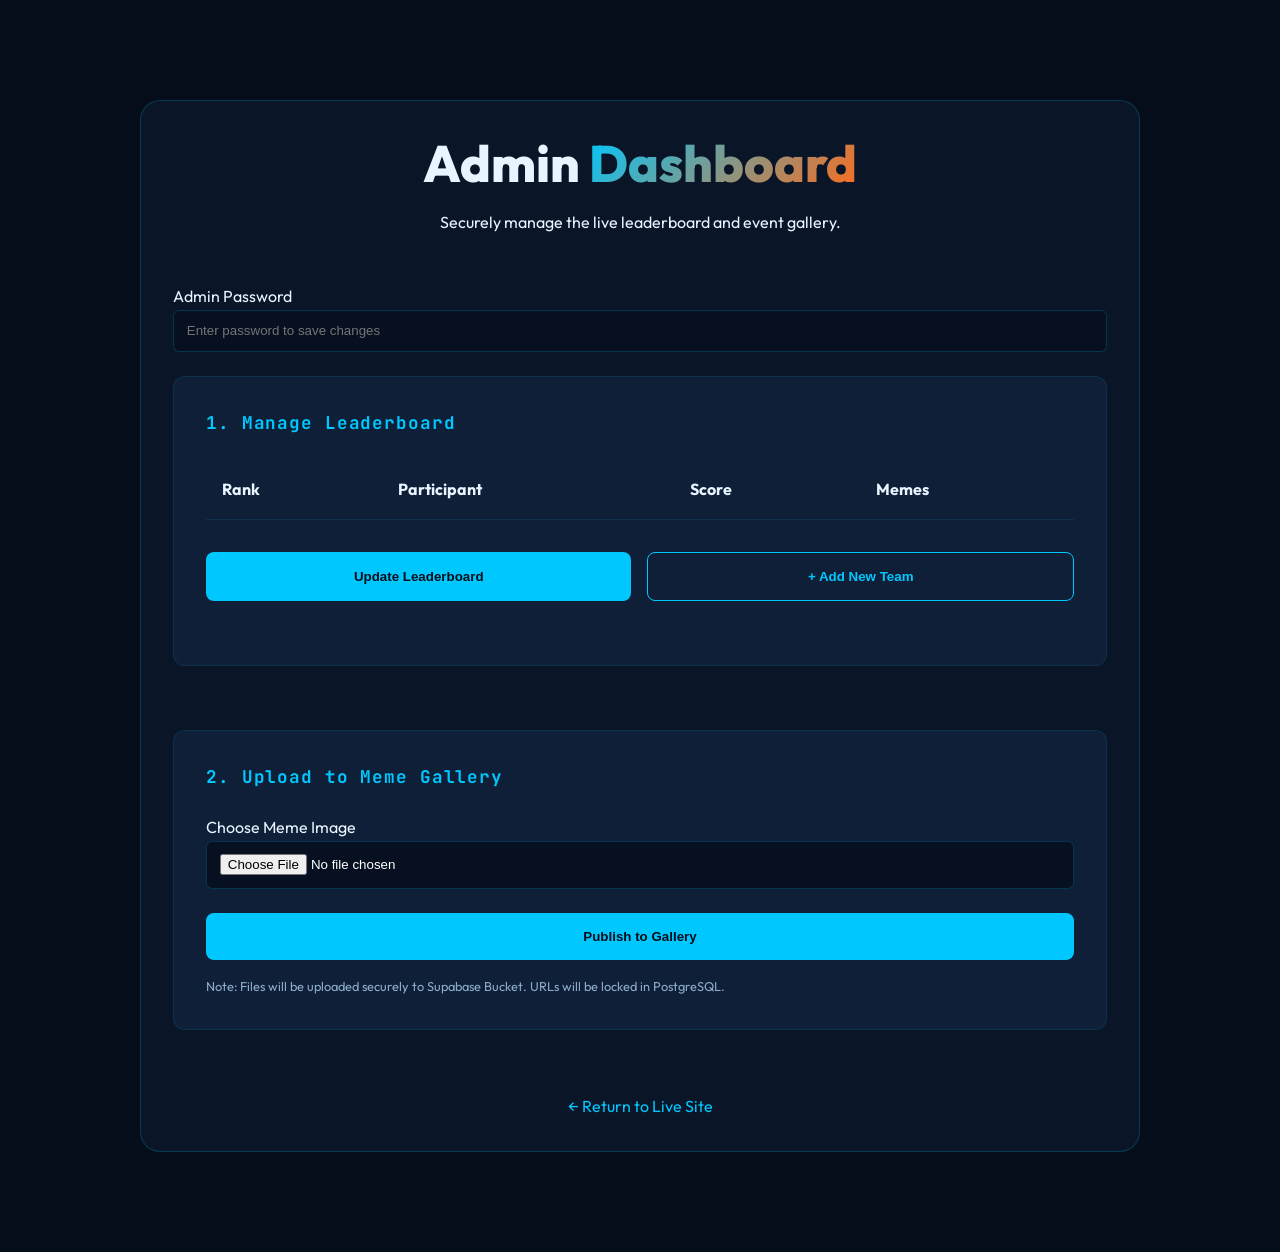
==== commit 137ffb4e: "Migrate to Supabase: PostgreSQL for data and Storage for gallery" ====
--- a/admin.html
+++ b/admin.html
@@ -108,7 +108,6 @@
             <input type="password" id="admin-pass" class="admin-input" placeholder="Enter password to save changes">
         </div>
 
-        <!-- Leaderboard Management -->
         <div class="admin-section">
             <h2 class="form-section-title">1. Manage Leaderboard</h2>
             <table class="admin-table" id="leaderboard-table">
@@ -121,8 +120,7 @@
                     </tr>
                 </thead>
                 <tbody id="leaderboard-body">
-                    <!-- Loaded dynamically -->
-                </tbody>
+                    </tbody>
             </table>
             <div style="display: flex; gap: 1rem; margin-bottom: 2rem;">
                 <button class="admin-btn" onclick="saveLeaderboard()">Update Leaderboard</button>
@@ -133,7 +131,6 @@
             <div id="leaderboard-status" class="status-msg"></div>
         </div>
 
-        <!-- Gallery Upload -->
         <div class="admin-section">
             <h2 class="form-section-title">2. Upload to Meme Gallery</h2>
             <form id="gallery-form" onsubmit="uploadToGallery(event)">
@@ -145,27 +142,8 @@
             </form>
             <div id="gallery-status" class="status-msg"></div>
             <p style="margin-top: 1rem; color: var(--text-gray); font-size: 0.8rem;">
-                Note: Files will be uploaded to Supabase if configured, otherwise they will be saved locally.
+                Note: Files will be uploaded securely to Supabase Bucket. URLs will be locked in PostgreSQL.
             </p>
-        </div>
-
-        <!-- Supabase Configuration -->
-        <div class="admin-section">
-            <h2 class="form-section-title">3. Supabase Integration</h2>
-            <div class="form-group">
-                <label>Supabase Project URL</label>
-                <input type="text" id="sb-url" class="admin-input" placeholder="https://xyz.supabase.co">
-            </div>
-            <div class="form-group">
-                <label>Supabase API Key (Service Role for Uploads)</label>
-                <input type="password" id="sb-key" class="admin-input" placeholder="eyJhbGciOiJIUzI1NiIs...">
-            </div>
-            <div class="form-group">
-                <label>Storage Bucket Name</label>
-                <input type="text" id="sb-bucket" class="admin-input" placeholder="memes">
-            </div>
-            <button class="admin-btn" onclick="saveSupabaseConfig()">Save Supabase Settings</button>
-            <div id="sb-status" class="status-msg"></div>
         </div>
 
         <div style="text-align: center;">
@@ -186,7 +164,7 @@
             body.appendChild(row);
         }
 
-        // Load current leaderboard
+        // Load current leaderboard from PostgreSQL
         async function loadLeaderboard() {
             const res = await fetch('/api/leaderboard');
             const data = await res.json();
@@ -196,11 +174,11 @@
             if (data.length > 0) {
                 data.forEach(item => addTeamRow(item));
             } else {
-                // Add one empty row for convenience if empty
                 addTeamRow();
             }
         }
 
+        // Save leaderboard data directly to PostgreSQL
         async function saveLeaderboard() {
             const password = document.getElementById('admin-pass').value;
             const rows = document.querySelectorAll('#leaderboard-body tr');
@@ -222,7 +200,7 @@
                     body: formData
                 });
                 if (res.ok) {
-                    showStatus(status, 'Leaderboard updated successfully!', 'success');
+                    showStatus(status, 'Leaderboard locked in PostgreSQL successfully!', 'success');
                 } else {
                     showStatus(status, 'Error: ' + await res.text(), 'error');
                 }
@@ -231,6 +209,7 @@
             }
         }
 
+        // Upload image to Bucket and save URL to PostgreSQL
         async function uploadToGallery(e) {
             e.preventDefault();
             const password = document.getElementById('admin-pass').value;
@@ -245,7 +224,7 @@
                 });
                 const resultText = await res.text();
                 if (res.ok) {
-                    showStatus(status, 'Meme published: ' + resultText, 'success');
+                    showStatus(status, 'Meme published to Cloud: ' + resultText, 'success');
                     e.target.reset();
                 } else {
                     showStatus(status, 'Error: ' + resultText, 'error');
@@ -255,51 +234,6 @@
             }
         }
 
-        async function loadSupabaseConfig() {
-            const password = document.getElementById('admin-pass').value;
-            if (!password) return;
-
-            try {
-                const res = await fetch('/api/admin/supabase/config?password=' + encodeURIComponent(password));
-                if (res.ok) {
-                    const config = await res.json();
-                    document.getElementById('sb-url').value = config.url || '';
-                    document.getElementById('sb-key').value = config.key || '';
-                    document.getElementById('sb-bucket').value = config.bucket || '';
-                }
-            } catch (e) {
-                console.error('Error loading Supabase config:', e);
-            }
-        }
-
-        async function saveSupabaseConfig() {
-            const password = document.getElementById('admin-pass').value;
-            const url = document.getElementById('sb-url').value;
-            const key = document.getElementById('sb-key').value;
-            const bucket = document.getElementById('sb-bucket').value;
-
-            const formData = new FormData();
-            formData.append('password', password);
-            formData.append('url', url);
-            formData.append('key', key);
-            formData.append('bucket', bucket);
-
-            const status = document.getElementById('sb-status');
-            try {
-                const res = await fetch('/api/admin/supabase/config', {
-                    method: 'POST',
-                    body: formData
-                });
-                if (res.ok) {
-                    showStatus(status, 'Supabase settings saved!', 'success');
-                } else {
-                    showStatus(status, 'Error: ' + await res.text(), 'error');
-                }
-            } catch (e) {
-                showStatus(status, 'Network error', 'error');
-            }
-        }
-
         function showStatus(el, msg, type) {
             el.textContent = msg;
             el.className = 'status-msg status-' + type;
@@ -307,9 +241,6 @@
             setTimeout(() => el.style.display = 'none', 5000);
         }
 
-        // Add change listener to password field to load config when entered
-        document.getElementById('admin-pass').addEventListener('blur', loadSupabaseConfig);
-
         loadLeaderboard();
     </script>
 </body>
